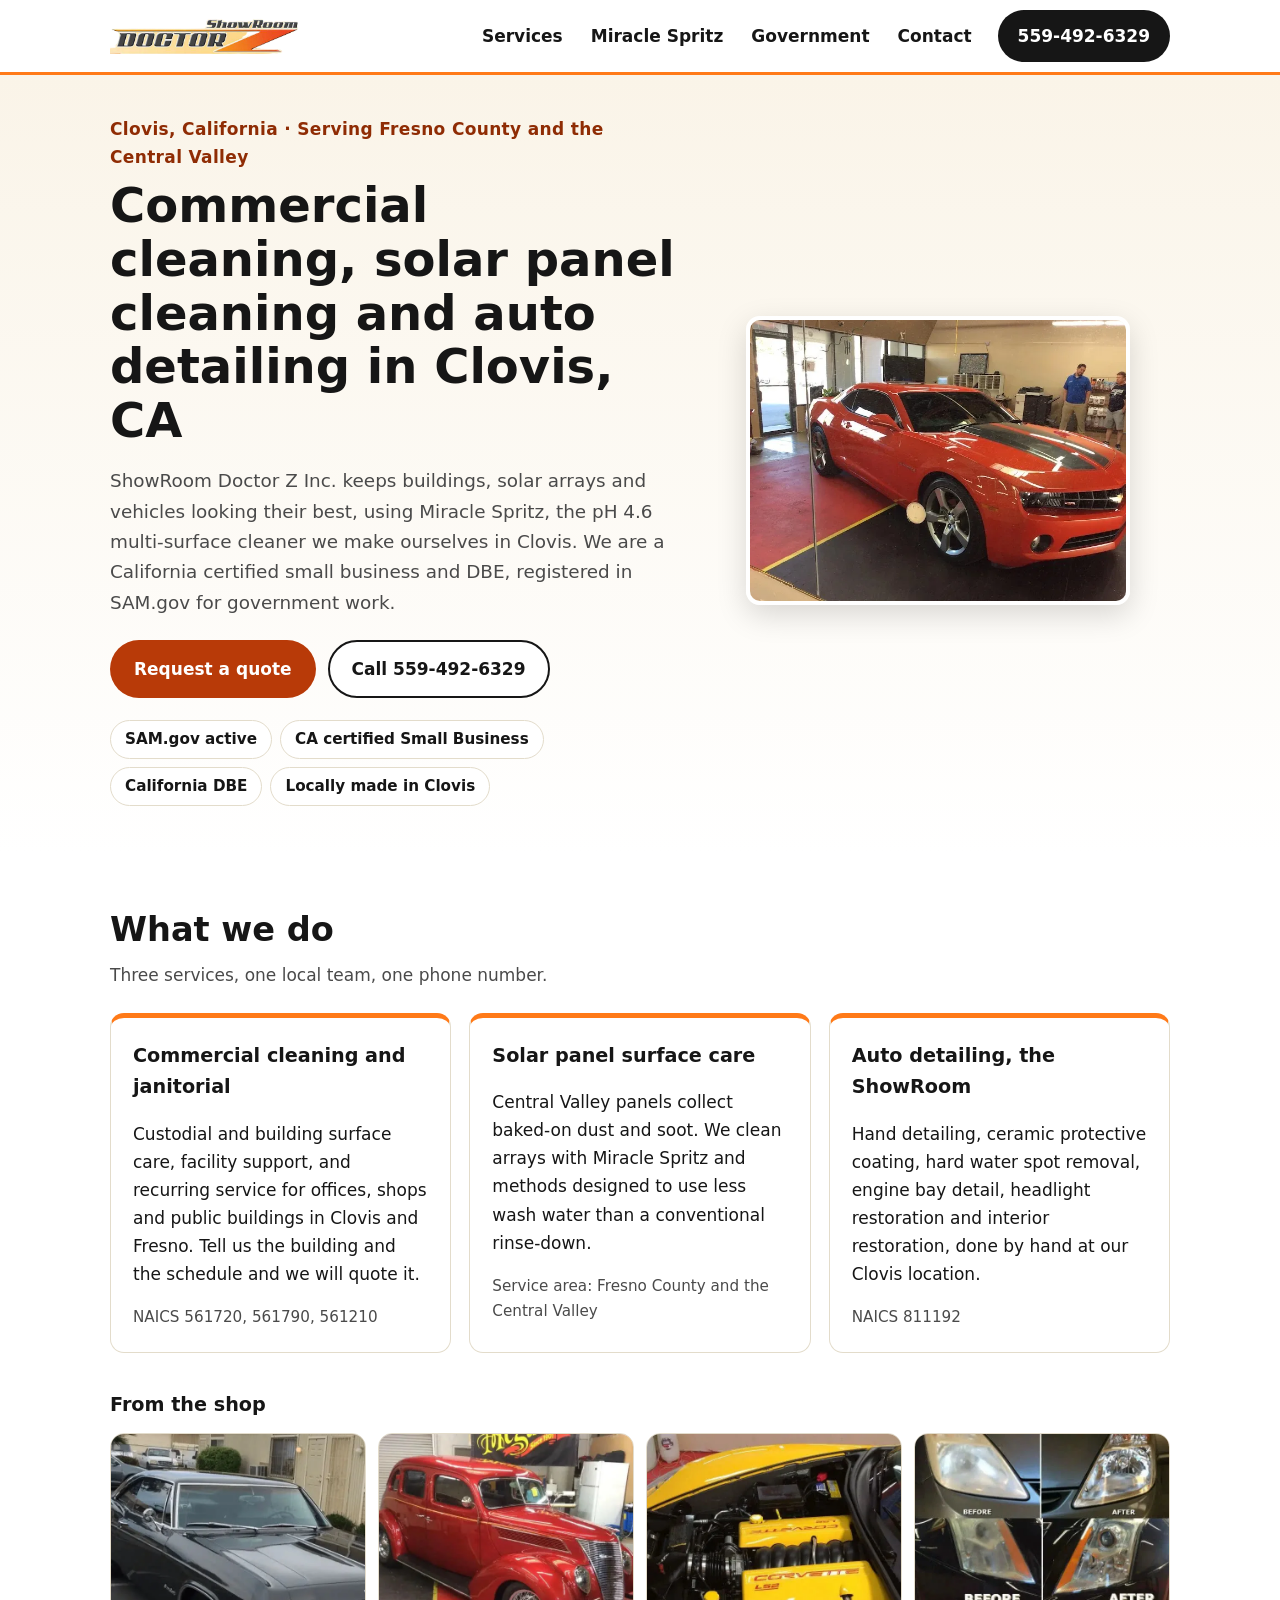
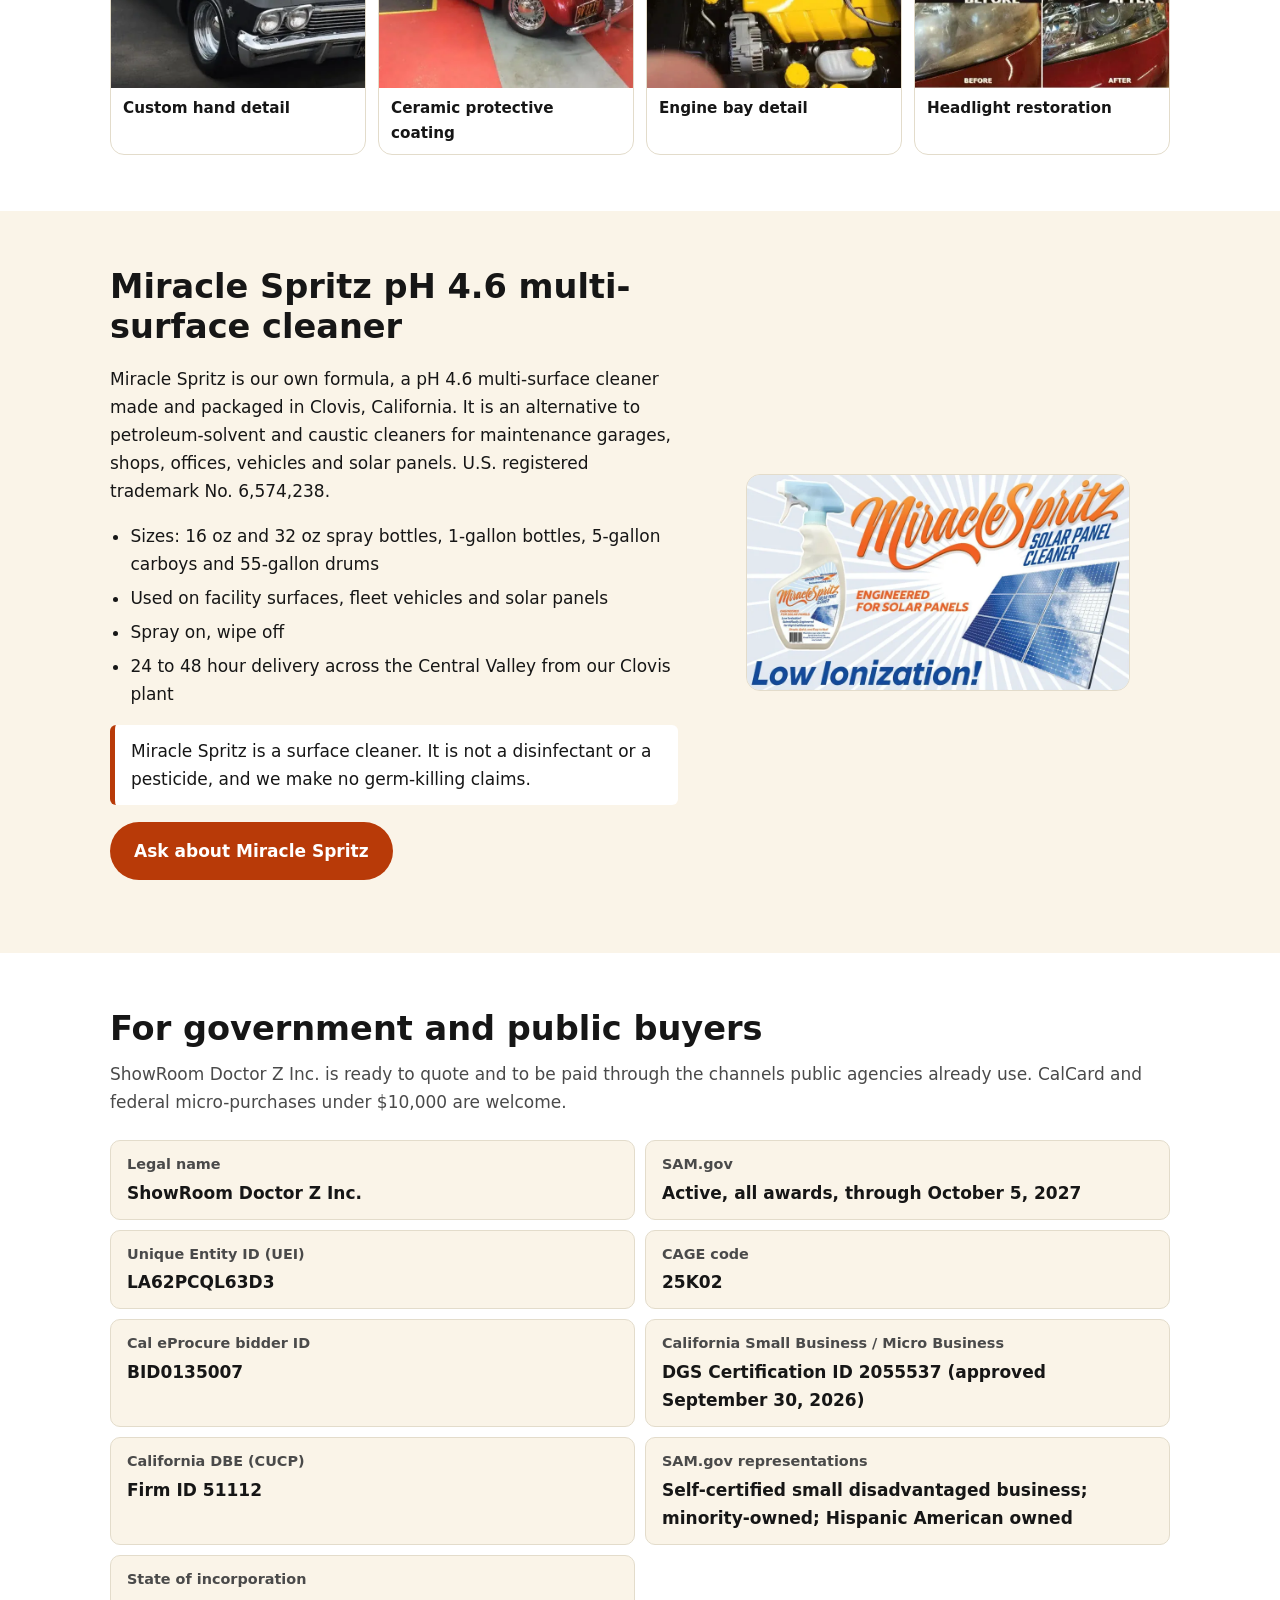
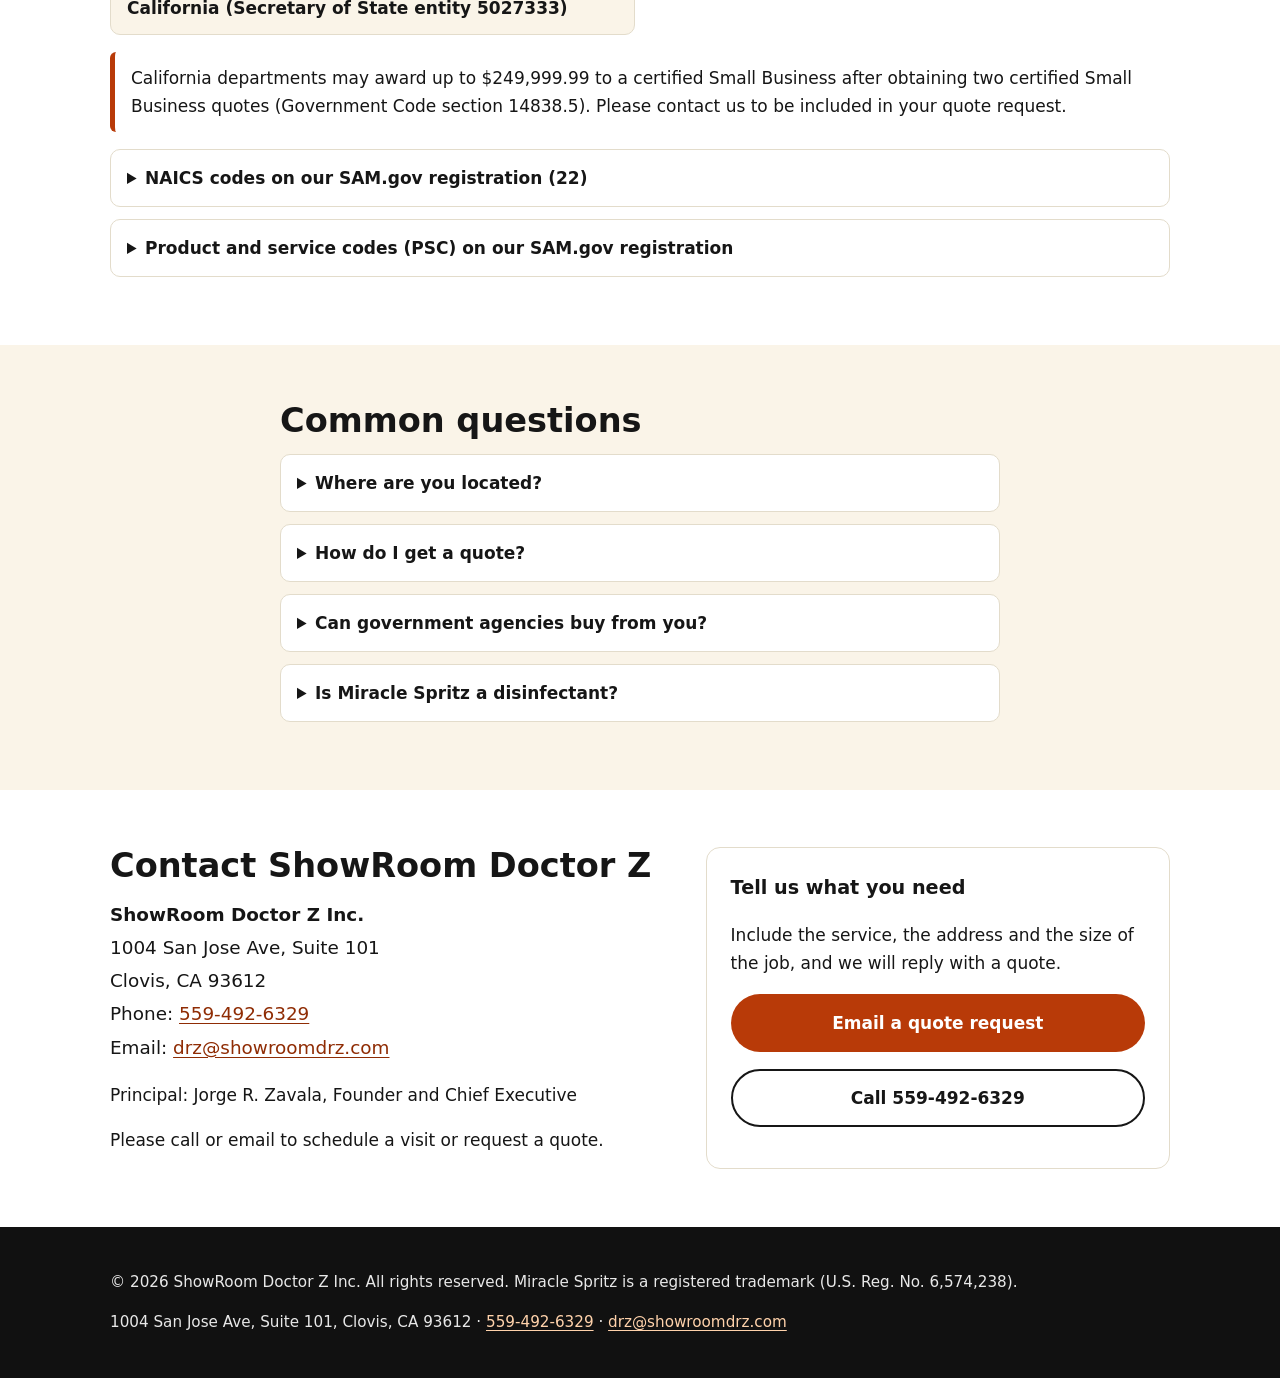
==== index.html @ 872bb079 "ShowRoom Doctor Z Inc. static landing site" ====
<!DOCTYPE html>
<html lang="en-US">
<head>
<meta charset="utf-8">
<meta name="viewport" content="width=device-width, initial-scale=1">
<title>ShowRoom Doctor Z | Commercial Cleaning, Solar Panel Cleaning &amp; Auto Detailing in Clovis, CA</title>
<meta name="description" content="ShowRoom Doctor Z Inc. in Clovis, CA: commercial cleaning and janitorial services, solar panel surface care, hand auto detailing and ceramic coating, and Miracle Spritz pH 4.6 multi-surface cleaner. California certified small business and DBE. Call 559-492-6329.">
<link rel="canonical" href="https://showroomdrz.com/">
<meta name="robots" content="index, follow, max-image-preview:large">
<meta name="theme-color" content="#111111">
<meta name="geo.region" content="US-CA">
<meta name="geo.placename" content="Clovis">
<meta property="og:type" content="website">
<meta property="og:site_name" content="ShowRoom Doctor Z">
<meta property="og:title" content="ShowRoom Doctor Z | Commercial Cleaning, Solar Panel Cleaning &amp; Auto Detailing in Clovis, CA">
<meta property="og:description" content="Commercial cleaning, solar panel surface care, hand auto detailing and Miracle Spritz pH 4.6 cleaner. Clovis and Fresno, California.">
<meta property="og:url" content="https://showroomdrz.com/">
<meta property="og:image" content="https://showroomdrz.com/images/og-image.jpg">
<meta property="og:image:width" content="1200">
<meta property="og:image:height" content="630">
<meta property="og:image:alt" content="ShowRoom Doctor Z logo with the text Commercial cleaning, solar panel cleaning and auto detailing, Clovis, California">
<meta property="og:locale" content="en_US">
<meta name="twitter:card" content="summary_large_image">
<meta name="twitter:title" content="ShowRoom Doctor Z | Clovis, CA">
<meta name="twitter:description" content="Commercial cleaning, solar panel surface care, auto detailing and Miracle Spritz pH 4.6 cleaner.">
<meta name="twitter:image" content="https://showroomdrz.com/images/og-image.jpg">
<link rel="icon" href="favicon.ico" sizes="any">
<link rel="icon" type="image/png" sizes="32x32" href="favicon-32.png">
<link rel="icon" type="image/png" sizes="192x192" href="favicon-192.png">
<link rel="apple-touch-icon" href="apple-touch-icon.png">
<link rel="stylesheet" href="styles.css">
<script type="application/ld+json">
{
 "@context": "https://schema.org",
 "@graph": [
  {
   "@type": [
    "LocalBusiness",
    "ProfessionalService"
   ],
   "@id": "https://showroomdrz.com/#business",
   "name": "ShowRoom Doctor Z",
   "legalName": "ShowRoom Doctor Z Inc.",
   "url": "https://showroomdrz.com/",
   "image": "https://showroomdrz.com/images/og-image.jpg",
   "logo": "https://showroomdrz.com/images/showroom-doctor-z-logo.png",
   "description": "Clovis, California commercial cleaning and janitorial services, solar panel surface care, auto detailing, and maker of Miracle Spritz pH 4.6 multi-surface cleaner. California certified small business and DBE; SAM.gov registered.",
   "telephone": "+1-559-492-6329",
   "email": "drz@showroomdrz.com",
   "priceRange": "Quote on request",
   "address": {
    "@type": "PostalAddress",
    "streetAddress": "1004 San Jose Ave, Suite 101",
    "addressLocality": "Clovis",
    "addressRegion": "CA",
    "postalCode": "93612",
    "addressCountry": "US"
   },
   "areaServed": [
    {
     "@type": "City",
     "name": "Clovis"
    },
    {
     "@type": "City",
     "name": "Fresno"
    },
    {
     "@type": "AdministrativeArea",
     "name": "Fresno County, California"
    },
    {
     "@type": "AdministrativeArea",
     "name": "California Central Valley"
    }
   ],
   "foundingDate": "2022-04-27",
   "founder": {
    "@type": "Person",
    "name": "Jorge R. Zavala",
    "jobTitle": "Founder and Chief Executive"
   },
   "identifier": [
    {
     "@type": "PropertyValue",
     "name": "SAM.gov Unique Entity ID",
     "value": "LA62PCQL63D3"
    },
    {
     "@type": "PropertyValue",
     "name": "CAGE Code",
     "value": "25K02"
    },
    {
     "@type": "PropertyValue",
     "name": "Cal eProcure Bidder ID",
     "value": "BID0135007"
    },
    {
     "@type": "PropertyValue",
     "name": "California DGS Small Business/Micro Business Certification ID",
     "value": "2055537"
    },
    {
     "@type": "PropertyValue",
     "name": "California DBE (CUCP) Firm ID",
     "value": "51112"
    }
   ],
   "knowsAbout": [
    "Commercial cleaning",
    "Janitorial services",
    "Solar panel cleaning",
    "Auto detailing",
    "Ceramic coating",
    "Surface care chemistry"
   ],
   "brand": {
    "@type": "Brand",
    "name": "Miracle Spritz"
   },
   "hasOfferCatalog": {
    "@type": "OfferCatalog",
    "name": "ShowRoom Doctor Z services and products",
    "itemListElement": [
     {
      "@type": "Offer",
      "itemOffered": {
       "@type": "Service",
       "name": "Commercial cleaning and janitorial services",
       "areaServed": "Clovis and Fresno, California"
      }
     },
     {
      "@type": "Offer",
      "itemOffered": {
       "@type": "Service",
       "name": "Solar panel surface care",
       "areaServed": "California Central Valley"
      }
     },
     {
      "@type": "Offer",
      "itemOffered": {
       "@type": "Service",
       "name": "Auto detailing, ceramic coating and hard water removal",
       "areaServed": "Clovis and Fresno, California"
      }
     },
     {
      "@type": "Offer",
      "itemOffered": {
       "@type": "Product",
       "name": "Miracle Spritz pH 4.6 Multi-Surface Cleaner",
       "brand": {
        "@type": "Brand",
        "name": "Miracle Spritz"
       }
      }
     }
    ]
   }
  },
  {
   "@type": "WebSite",
   "@id": "https://showroomdrz.com/#website",
   "url": "https://showroomdrz.com/",
   "name": "ShowRoom Doctor Z",
   "publisher": {
    "@id": "https://showroomdrz.com/#business"
   },
   "inLanguage": "en-US"
  },
  {
   "@type": "WebPage",
   "@id": "https://showroomdrz.com/#webpage",
   "url": "https://showroomdrz.com/",
   "name": "ShowRoom Doctor Z | Commercial Cleaning, Solar Panel Cleaning and Auto Detailing in Clovis, CA",
   "isPartOf": {
    "@id": "https://showroomdrz.com/#website"
   },
   "about": {
    "@id": "https://showroomdrz.com/#business"
   },
   "inLanguage": "en-US"
  },
  {
   "@type": "FAQPage",
   "mainEntity": [
    {
     "@type": "Question",
     "name": "Where is ShowRoom Doctor Z located?",
     "acceptedAnswer": {
      "@type": "Answer",
      "text": "ShowRoom Doctor Z Inc. is at 1004 San Jose Ave, Suite 101, Clovis, California 93612. We serve Clovis, Fresno and the California Central Valley."
     }
    },
    {
     "@type": "Question",
     "name": "Is ShowRoom Doctor Z registered to do business with government agencies?",
     "acceptedAnswer": {
      "@type": "Answer",
      "text": "Yes. ShowRoom Doctor Z Inc. has an active SAM.gov registration for all awards (UEI LA62PCQL63D3, CAGE 25K02), is a California DGS certified Small Business/Micro Business (ID 2055537), and a California DBE (Firm ID 51112)."
     }
    },
    {
     "@type": "Question",
     "name": "How do I request a quote?",
     "acceptedAnswer": {
      "@type": "Answer",
      "text": "Call 559-492-6329 or email drz@showroomdrz.com with the service you need, the address and the size of the space or vehicle."
     }
    }
   ]
  }
 ]
}
</script>
</head>
<body>
<a class="skip" href="#main">Skip to main content</a>
<header class="site-header">
 <div class="wrap bar">
  <a class="brand" href="#top" aria-label="ShowRoom Doctor Z, home"><img src="images/showroom-doctor-z-logo.png" width="300" height="55" alt="ShowRoom Doctor Z"></a>
  <nav aria-label="Main">
   <ul>
    <li><a href="#services">Services</a></li>
    <li><a href="#miracle-spritz">Miracle Spritz</a></li>
    <li><a href="#government">Government</a></li>
    <li><a href="#contact">Contact</a></li>
   </ul>
  </nav>
  <a class="btn btn-call" href="tel:+15594926329"><span class="sr">Call </span>559-492-6329</a>
 </div>
</header>

<main id="main">
<section class="hero" id="top" aria-labelledby="h1">
 <div class="wrap hero-grid">
  <div>
   <p class="eyebrow">Clovis, California &middot; Serving Fresno County and the Central Valley</p>
   <h1 id="h1">Commercial cleaning, solar panel cleaning and auto detailing in Clovis, CA</h1>
   <p class="lead">ShowRoom Doctor Z Inc. keeps buildings, solar arrays and vehicles looking their best, using Miracle Spritz, the pH 4.6 multi-surface cleaner we make ourselves in Clovis. We are a California certified small business and DBE, registered in SAM.gov for government work.</p>
   <p class="cta">
    <a class="btn btn-primary" href="mailto:drz@showroomdrz.com?subject=Quote%20request%20from%20showroomdrz.com">Request a quote</a>
    <a class="btn btn-secondary" href="tel:+15594926329">Call 559-492-6329</a>
   </p>
   <ul class="chips" aria-label="Credentials">
    <li>SAM.gov active</li><li>CA certified Small Business</li><li>California DBE</li><li>Locally made in Clovis</li>
   </ul>
  </div>
  <figure class="hero-fig">
   <img src="images/showroom-bay.webp" width="680" height="508" alt="A detailed orange sports car on the red-and-yellow floor of the ShowRoom Doctor Z bay in Clovis" fetchpriority="high">
  </figure>
 </div>
</section>

<section id="services" class="section" aria-labelledby="h-services">
 <div class="wrap">
  <h2 id="h-services">What we do</h2>
  <p class="sub">Three services, one local team, one phone number.</p>
  <div class="cards">
   <article class="card">
    <h3>Commercial cleaning and janitorial</h3>
    <p>Custodial and building surface care, facility support, and recurring service for offices, shops and public buildings in Clovis and Fresno. Tell us the building and the schedule and we will quote it.</p>
    <p class="meta">NAICS 561720, 561790, 561210</p>
   </article>
   <article class="card">
    <h3>Solar panel surface care</h3>
    <p>Central Valley panels collect baked-on dust and soot. We clean arrays with Miracle Spritz and methods designed to use less wash water than a conventional rinse-down.</p>
    <p class="meta">Service area: Fresno County and the Central Valley</p>
   </article>
   <article class="card">
    <h3>Auto detailing, the ShowRoom</h3>
    <p>Hand detailing, ceramic protective coating, hard water spot removal, engine bay detail, headlight restoration and interior restoration, done by hand at our Clovis location.</p>
    <p class="meta">NAICS 811192</p>
   </article>
  </div>

  <h3 class="gallery-h">From the shop</h3>
  <ul class="gallery">
   <li><img loading="lazy" src="images/hand-detail.webp" width="600" height="600" alt="Black classic car after a custom hand detail"><span>Custom hand detail</span></li>
   <li><img loading="lazy" src="images/ceramic-coating.webp" width="600" height="600" alt="Red vintage sedan with a glossy ceramic protective coating"><span>Ceramic protective coating</span></li>
   <li><img loading="lazy" src="images/engine-detail.webp" width="600" height="600" alt="Clean yellow engine cover of a sports car after engine bay detail"><span>Engine bay detail</span></li>
   <li><img loading="lazy" src="images/headlight-restoration.webp" width="600" height="600" alt="Before and after photos of restored foggy headlights"><span>Headlight restoration</span></li>
  </ul>
 </div>
</section>

<section id="miracle-spritz" class="section alt" aria-labelledby="h-ms">
 <div class="wrap two">
  <div>
   <h2 id="h-ms">Miracle Spritz pH 4.6 multi-surface cleaner</h2>
   <p>Miracle Spritz is our own formula, a pH 4.6 multi-surface cleaner made and packaged in Clovis, California. It is an alternative to petroleum-solvent and caustic cleaners for maintenance garages, shops, offices, vehicles and solar panels. U.S. registered trademark No. 6,574,238.</p>
   <ul class="ticks">
    <li>Sizes: 16 oz and 32 oz spray bottles, 1-gallon bottles, 5-gallon carboys and 55-gallon drums</li>
    <li>Used on facility surfaces, fleet vehicles and solar panels</li>
    <li>Spray on, wipe off</li>
    <li>24 to 48 hour delivery across the Central Valley from our Clovis plant</li>
   </ul>
   <p class="note">Miracle Spritz is a surface cleaner. It is not a disinfectant or a pesticide, and we make no germ-killing claims.</p>
   <p><a class="btn btn-primary" href="mailto:drz@showroomdrz.com?subject=Miracle%20Spritz%20order%20or%20pricing">Ask about Miracle Spritz</a></p>
  </div>
  <figure>
   <img loading="lazy" src="images/miracle-spritz-solar-panel-cleaner.webp" width="900" height="506" alt="Miracle Spritz Solar Panel Cleaner spray bottle next to a solar panel">
  </figure>
 </div>
</section>

<section id="government" class="section" aria-labelledby="h-gov">
 <div class="wrap">
  <h2 id="h-gov">For government and public buyers</h2>
  <p class="sub">ShowRoom Doctor Z Inc. is ready to quote and to be paid through the channels public agencies already use. CalCard and federal micro-purchases under $10,000 are welcome.</p>
  <div class="ids">
   <dl>
    <div><dt>Legal name</dt><dd>ShowRoom Doctor Z Inc.</dd></div>
    <div><dt>SAM.gov</dt><dd>Active, all awards, through October 5, 2027</dd></div>
    <div><dt>Unique Entity ID (UEI)</dt><dd>LA62PCQL63D3</dd></div>
    <div><dt>CAGE code</dt><dd>25K02</dd></div>
    <div><dt>Cal eProcure bidder ID</dt><dd>BID0135007</dd></div>
    <div><dt>California Small Business / Micro Business</dt><dd>DGS Certification ID 2055537 (approved September 30, 2026)</dd></div>
    <div><dt>California DBE (CUCP)</dt><dd>Firm ID 51112</dd></div>
    <div><dt>SAM.gov representations</dt><dd>Self-certified small disadvantaged business; minority-owned; Hispanic American owned</dd></div>
    <div><dt>State of incorporation</dt><dd>California (Secretary of State entity 5027333)</dd></div>
   </dl>
  </div>
  <p class="note">California departments may award up to $249,999.99 to a certified Small Business after obtaining two certified Small Business quotes (Government Code section 14838.5). Please contact us to be included in your quote request.</p>

  <details class="codes">
   <summary>NAICS codes on our SAM.gov registration (22)</summary>
   <table>
    <caption>NAICS codes</caption>
    <thead><tr><th scope="col">Code</th><th scope="col">Industry</th></tr></thead>
    <tbody>
<tr><th scope="row">325611</th><td>Soap and Other Detergent Manufacturing <strong>(primary)</strong></td></tr>
<tr><th scope="row">325612</th><td>Polish and Other Sanitation Good Manufacturing</td></tr>
<tr><th scope="row">325998</th><td>All Other Miscellaneous Chemical Product and Preparation Manufacturing</td></tr>
<tr><th scope="row">424690</th><td>Other Chemical and Allied Products Merchant Wholesalers</td></tr>
<tr><th scope="row">423850</th><td>Service Establishment Equipment and Supplies Merchant Wholesalers</td></tr>
<tr><th scope="row">561720</th><td>Janitorial Services</td></tr>
<tr><th scope="row">561790</th><td>Other Services to Buildings and Dwellings</td></tr>
<tr><th scope="row">561210</th><td>Facilities Support Services</td></tr>
<tr><th scope="row">561990</th><td>All Other Support Services</td></tr>
<tr><th scope="row">811192</th><td>Car Washes</td></tr>
<tr><th scope="row">541330</th><td>Engineering Services</td></tr>
<tr><th scope="row">541715</th><td>Research and Development in the Physical, Engineering, and Life Sciences (except Nanotechnology and Biotechnology)</td></tr>
<tr><th scope="row">541620</th><td>Environmental Consulting Services</td></tr>
<tr><th scope="row">541690</th><td>Other Scientific and Technical Consulting Services</td></tr>
<tr><th scope="row">541611</th><td>Administrative Management and General Management Consulting Services</td></tr>
<tr><th scope="row">541511</th><td>Custom Computer Programming Services</td></tr>
<tr><th scope="row">541512</th><td>Computer Systems Design Services</td></tr>
<tr><th scope="row">541513</th><td>Computer Facilities Management Services</td></tr>
<tr><th scope="row">541519</th><td>Other Computer Related Services</td></tr>
<tr><th scope="row">513210</th><td>Software Publishers</td></tr>
<tr><th scope="row">518210</th><td>Computing Infrastructure Providers, Data Processing, Web Hosting, and Related Services</td></tr>
<tr><th scope="row">334118</th><td>Computer Terminal and Other Computer Peripheral Equipment Manufacturing</td></tr>
    </tbody>
   </table>
  </details>
  <details class="codes">
   <summary>Product and service codes (PSC) on our SAM.gov registration</summary>
   <table>
    <caption>PSC codes</caption>
    <thead><tr><th scope="col">Code</th><th scope="col">Title</th></tr></thead>
    <tbody>
<tr><th scope="row">6810</th><td>Chemicals</td></tr>
<tr><th scope="row">6850</th><td>Miscellaneous Chemical Specialties</td></tr>
<tr><th scope="row">7930</th><td>Cleaning and Polishing Compounds and Preparations</td></tr>
<tr><th scope="row">S201</th><td>Housekeeping: Custodial Janitorial</td></tr>
<tr><th scope="row">S299</th><td>Housekeeping: Other</td></tr>
<tr><th scope="row">B544</th><td>Special Studies/Analysis: Technology</td></tr>
<tr><th scope="row">R408</th><td>Support, Professional: Program Management/Support</td></tr>
<tr><th scope="row">R425</th><td>Support, Professional: Engineering/Technical</td></tr>
<tr><th scope="row">R499</th><td>Support, Professional: Other</td></tr>
    </tbody>
   </table>
  </details>
 </div>
</section>

<section id="faq" class="section alt" aria-labelledby="h-faq">
 <div class="wrap narrow">
  <h2 id="h-faq">Common questions</h2>
  <details><summary>Where are you located?</summary><p>1004 San Jose Ave, Suite 101, Clovis, California 93612. We serve Clovis, Fresno and the California Central Valley.</p></details>
  <details><summary>How do I get a quote?</summary><p>Call 559-492-6329 or email drz@showroomdrz.com with the service you need, the address, and the size of the space, array or vehicle.</p></details>
  <details><summary>Can government agencies buy from you?</summary><p>Yes. We are active in SAM.gov for all awards and are a California certified Small Business and DBE. Our identifiers are listed above.</p></details>
  <details><summary>Is Miracle Spritz a disinfectant?</summary><p>No. Miracle Spritz is a pH 4.6 multi-surface cleaner. It is not a disinfectant or a pesticide, and we make no germ-killing claims.</p></details>
 </div>
</section>

<section id="contact" class="section contact" aria-labelledby="h-contact">
 <div class="wrap two">
  <div>
   <h2 id="h-contact">Contact ShowRoom Doctor Z</h2>
   <address>
    <strong>ShowRoom Doctor Z Inc.</strong><br>
    1004 San Jose Ave, Suite 101<br>
    Clovis, CA 93612<br>
    Phone: <a href="tel:+15594926329">559-492-6329</a><br>
    Email: <a href="mailto:drz@showroomdrz.com">drz@showroomdrz.com</a>
   </address>
   <p>Principal: Jorge R. Zavala, Founder and Chief Executive</p>
   <p>Please call or email to schedule a visit or request a quote.</p>
  </div>
  <div class="cta-box">
   <h3>Tell us what you need</h3>
   <p>Include the service, the address and the size of the job, and we will reply with a quote.</p>
   <p><a class="btn btn-primary" href="mailto:drz@showroomdrz.com?subject=Quote%20request%20from%20showroomdrz.com&amp;body=Service%20needed%3A%0AAddress%3A%0ASize%20of%20space%2C%20array%20or%20vehicle%3A%0APreferred%20date%3A%0AYour%20name%20and%20phone%3A">Email a quote request</a></p>
   <p><a class="btn btn-secondary" href="tel:+15594926329">Call 559-492-6329</a></p>
  </div>
 </div>
</section>
</main>

<footer class="site-footer">
 <div class="wrap">
  <p>&copy; 2026 ShowRoom Doctor Z Inc. All rights reserved. Miracle Spritz is a registered trademark (U.S. Reg. No. 6,574,238).</p>
  <p>1004 San Jose Ave, Suite 101, Clovis, CA 93612 &middot; <a href="tel:+15594926329">559-492-6329</a> &middot; <a href="mailto:drz@showroomdrz.com">drz@showroomdrz.com</a></p>
 </div>
</footer>
</body>
</html>
---- styles.css ----
:root{--ink:#161616;--muted:#4a4a4a;--bg:#fff;--cream:#faf4e8;--orange:#b83a08;--orange-d:#8f2c04;--hot:#ff7a18;--line:#e3dccb;--r:14px}
*{box-sizing:border-box}
html{scroll-behavior:smooth;scroll-padding-top:84px}
@media (prefers-reduced-motion:reduce){html{scroll-behavior:auto}*{transition:none!important}}
body{margin:0;font:1.0625rem/1.65 system-ui,-apple-system,"Segoe UI",Roboto,Helvetica,Arial,sans-serif;color:var(--ink);background:var(--bg)}
img{max-width:100%;height:auto;display:block}
a{color:var(--orange-d);text-underline-offset:3px}
a:hover{color:#5c1b00}
:focus-visible{outline:3px solid #0b57d0;outline-offset:3px;border-radius:4px}
.sr{position:absolute;width:1px;height:1px;overflow:hidden;clip:rect(0 0 0 0);white-space:nowrap}
.skip{position:absolute;left:-999px;top:8px;background:#000;color:#fff;padding:10px 16px;z-index:100;border-radius:6px}
.skip:focus{left:8px}
.wrap{max-width:1100px;margin:0 auto;padding:0 20px}
.narrow{max-width:760px}
.site-header{position:sticky;top:0;background:#fff;border-bottom:3px solid var(--hot);z-index:50}
.bar{display:flex;align-items:center;gap:14px;flex-wrap:wrap;padding-top:10px;padding-bottom:10px}
.brand img{width:190px;height:auto}
nav{margin-left:auto}
nav ul{list-style:none;margin:0;padding:0;display:flex;gap:4px;flex-wrap:wrap}
nav a{display:block;padding:10px 12px;color:var(--ink);text-decoration:none;font-weight:600;border-radius:8px;min-height:44px}
nav a:hover{background:var(--cream)}
.btn{display:inline-block;padding:13px 22px;border-radius:999px;font-weight:700;text-decoration:none;min-height:48px;border:2px solid transparent;text-align:center}
.btn-primary{background:var(--orange);color:#fff}
.btn-primary:hover{background:var(--orange-d);color:#fff}
.btn-secondary{background:#fff;color:var(--ink);border-color:var(--ink)}
.btn-secondary:hover{background:var(--ink);color:#fff}
.btn-call{background:var(--ink);color:#fff;padding:10px 18px}
.btn-call:hover{background:#000;color:#fff}
.hero{background:linear-gradient(180deg,var(--cream),#fff);padding:40px 0 48px}
.hero-grid{display:grid;gap:28px;align-items:center}
.eyebrow{color:var(--orange-d);font-weight:700;margin:0 0 8px;letter-spacing:.02em}
h1{font-size:clamp(1.9rem,5.5vw,3rem);line-height:1.12;margin:0 0 16px}
h2{font-size:clamp(1.55rem,4vw,2.1rem);line-height:1.2;margin:0 0 10px}
h3{font-size:1.2rem;margin:0 0 8px}
.lead{font-size:1.15rem;color:var(--muted)}
.cta{display:flex;gap:12px;flex-wrap:wrap;margin:22px 0}
.chips{list-style:none;padding:0;margin:0;display:flex;flex-wrap:wrap;gap:8px}
.chips li{background:#fff;border:1px solid var(--line);border-radius:999px;padding:6px 14px;font-size:.95rem;font-weight:600}
.hero-fig img{border-radius:var(--r);box-shadow:0 10px 30px rgba(0,0,0,.15);border:4px solid #fff}
.section{padding:56px 0}
.section.alt{background:var(--cream)}
.sub{color:var(--muted);margin:0 0 24px}
.cards{display:grid;gap:18px}
.card{background:#fff;border:1px solid var(--line);border-top:5px solid var(--hot);border-radius:var(--r);padding:22px}
.meta{color:var(--muted);font-size:.95rem;margin-bottom:0}
.gallery-h{margin-top:36px}
.gallery{list-style:none;padding:0;margin:12px 0 0;display:grid;grid-template-columns:repeat(2,1fr);gap:12px}
.gallery li{background:#fff;border:1px solid var(--line);border-radius:var(--r);overflow:hidden}
.gallery img{width:100%;aspect-ratio:1/1;object-fit:cover}
.gallery span{display:block;padding:8px 12px;font-weight:600;font-size:.95rem}
.two{display:grid;gap:28px;align-items:center}
.two img{border-radius:var(--r);border:1px solid var(--line);background:#fff}
.ticks{padding-left:1.2em}
.ticks li{margin:6px 0}
.note{background:#fff;border-left:5px solid var(--orange);padding:12px 16px;border-radius:6px}
.ids dl{margin:0;display:grid;gap:10px}
.ids dl div{background:var(--cream);border:1px solid var(--line);border-radius:10px;padding:12px 16px}
.ids dt{font-size:.9rem;color:var(--muted);font-weight:600}
.ids dd{margin:2px 0 0;font-weight:700;overflow-wrap:anywhere}
details{background:#fff;border:1px solid var(--line);border-radius:10px;padding:0 16px;margin:12px 0}
details summary{cursor:pointer;font-weight:700;padding:14px 0;min-height:44px}
details[open] summary{border-bottom:1px solid var(--line);margin-bottom:10px}
details p{margin:0 0 14px}
table{width:100%;border-collapse:collapse;margin-bottom:14px;font-size:.98rem}
caption{position:absolute;left:-999px}
th,td{text-align:left;padding:8px 10px;border-bottom:1px solid var(--line);vertical-align:top}
tbody th{white-space:nowrap;width:1%}
thead th{background:var(--cream)}
.contact address{font-style:normal;font-size:1.15rem;line-height:1.8;margin:12px 0}
.cta-box{background:#fff;border:1px solid var(--line);border-radius:var(--r);padding:24px}
.cta-box .btn{width:100%}
.site-footer{background:#111;color:#e8e8e8;padding:28px 0;font-size:.95rem}
.site-footer a{color:#ffd2ab}
@media (min-width:700px){
 .cards{grid-template-columns:repeat(3,1fr)}
 .gallery{grid-template-columns:repeat(4,1fr)}
 .ids dl{grid-template-columns:repeat(2,1fr)}
 .hero-grid,.two{grid-template-columns:1.1fr .9fr}
}
@media (max-width:640px){nav{order:3;width:100%;margin-left:0}nav ul{justify-content:space-between}.brand img{width:160px}}
@media print{.site-header,.cta,.btn{display:none}}
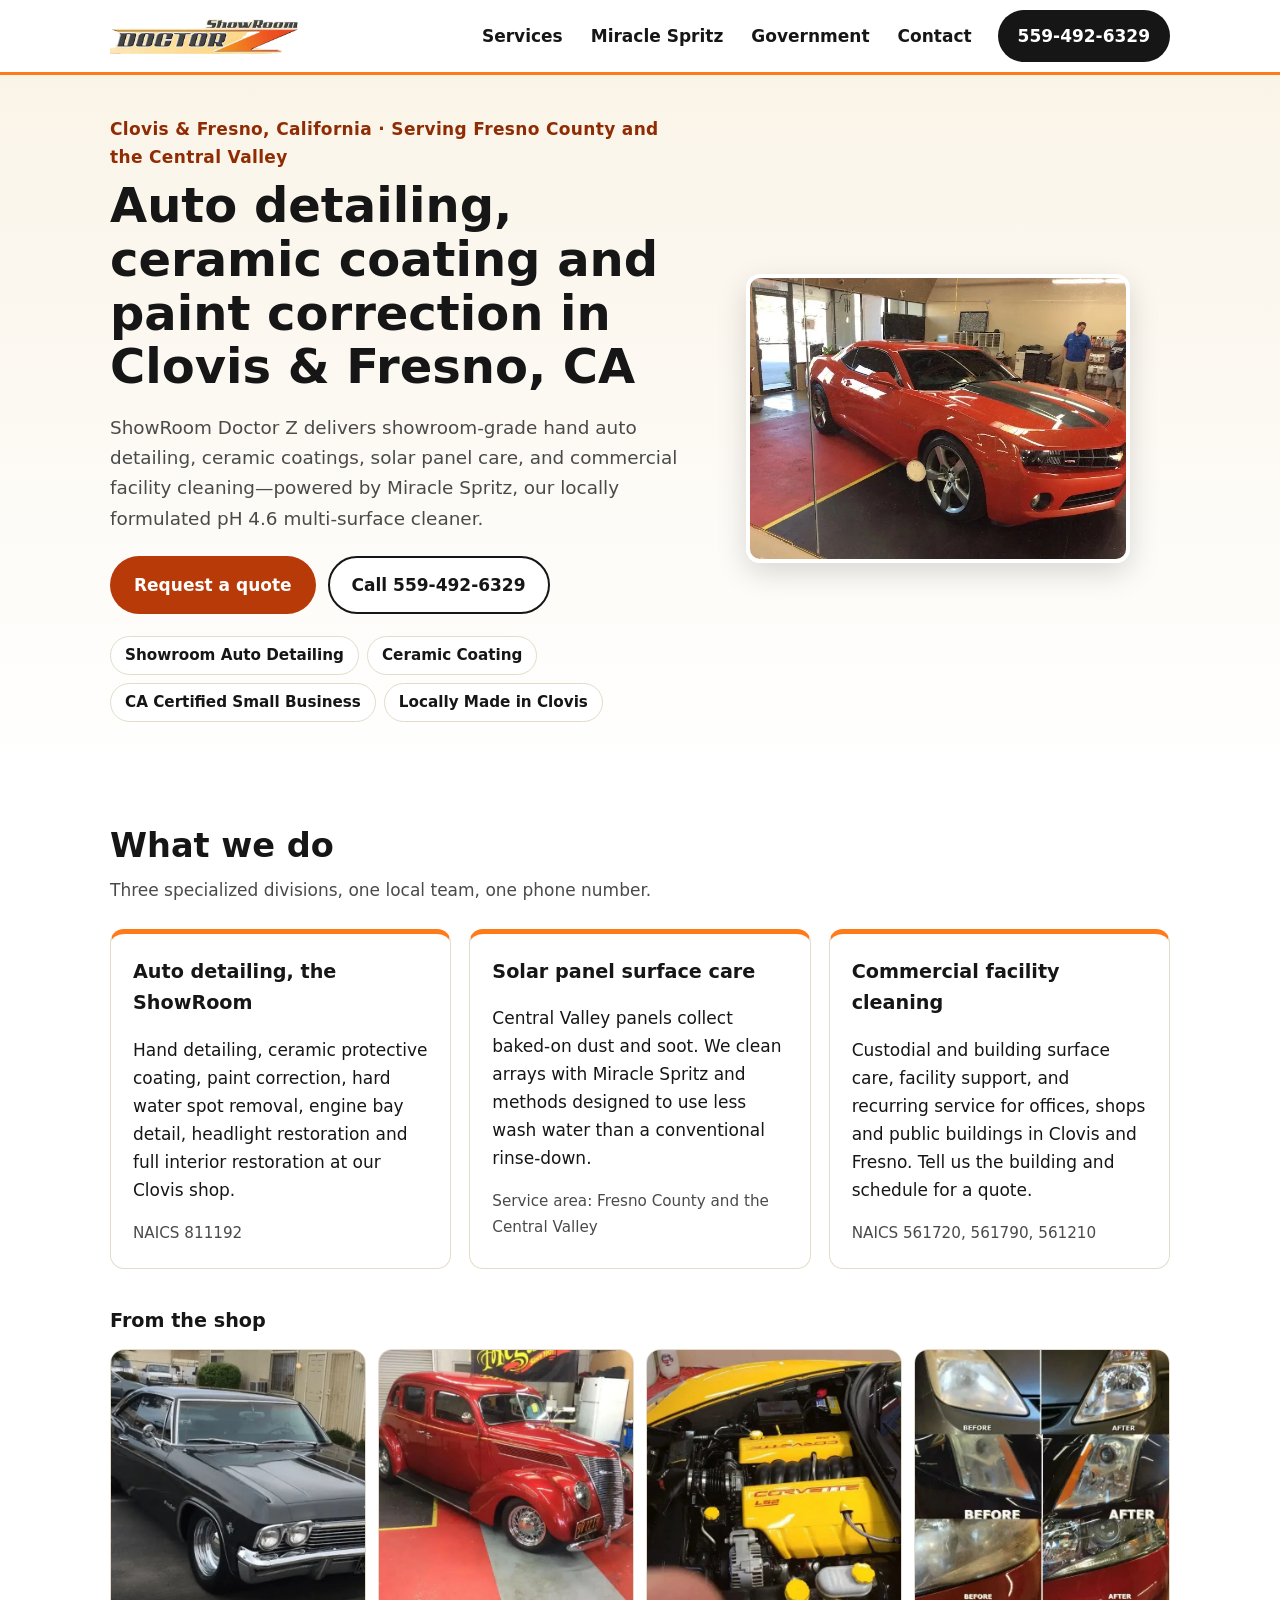
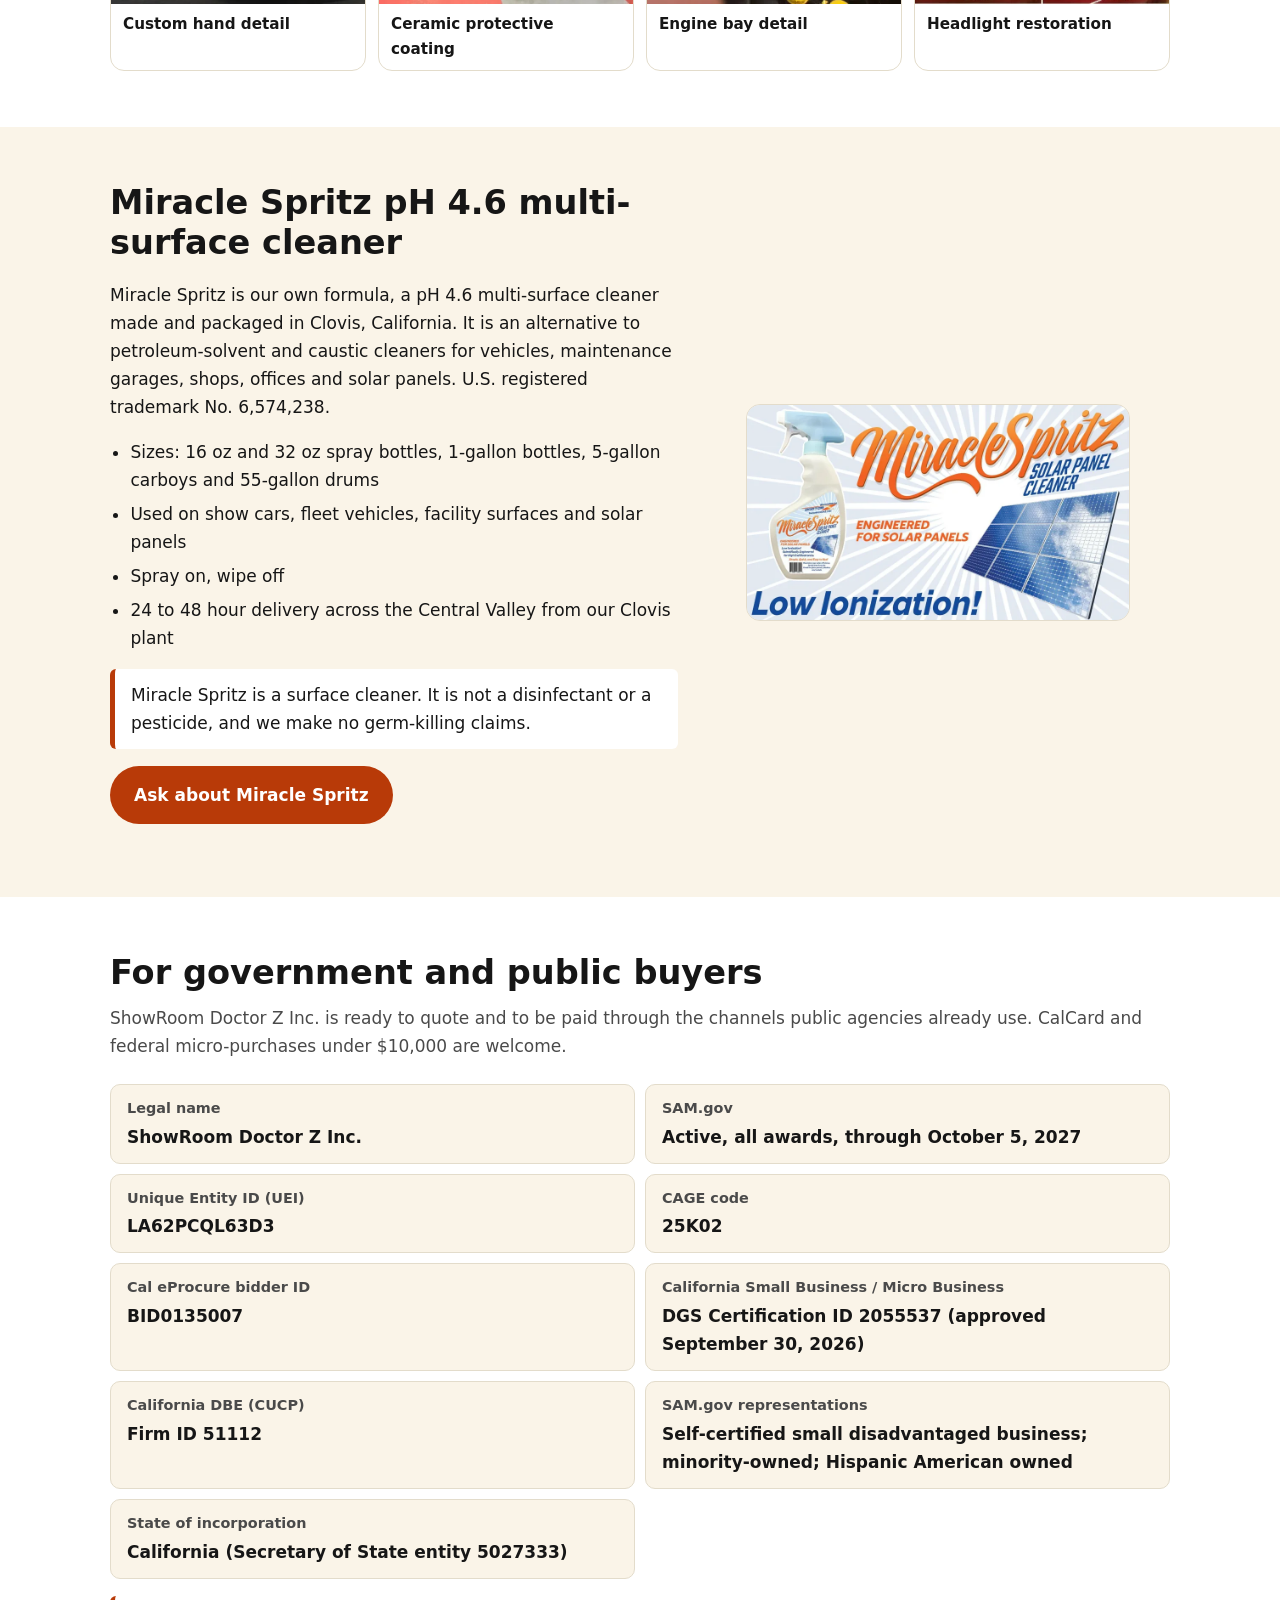
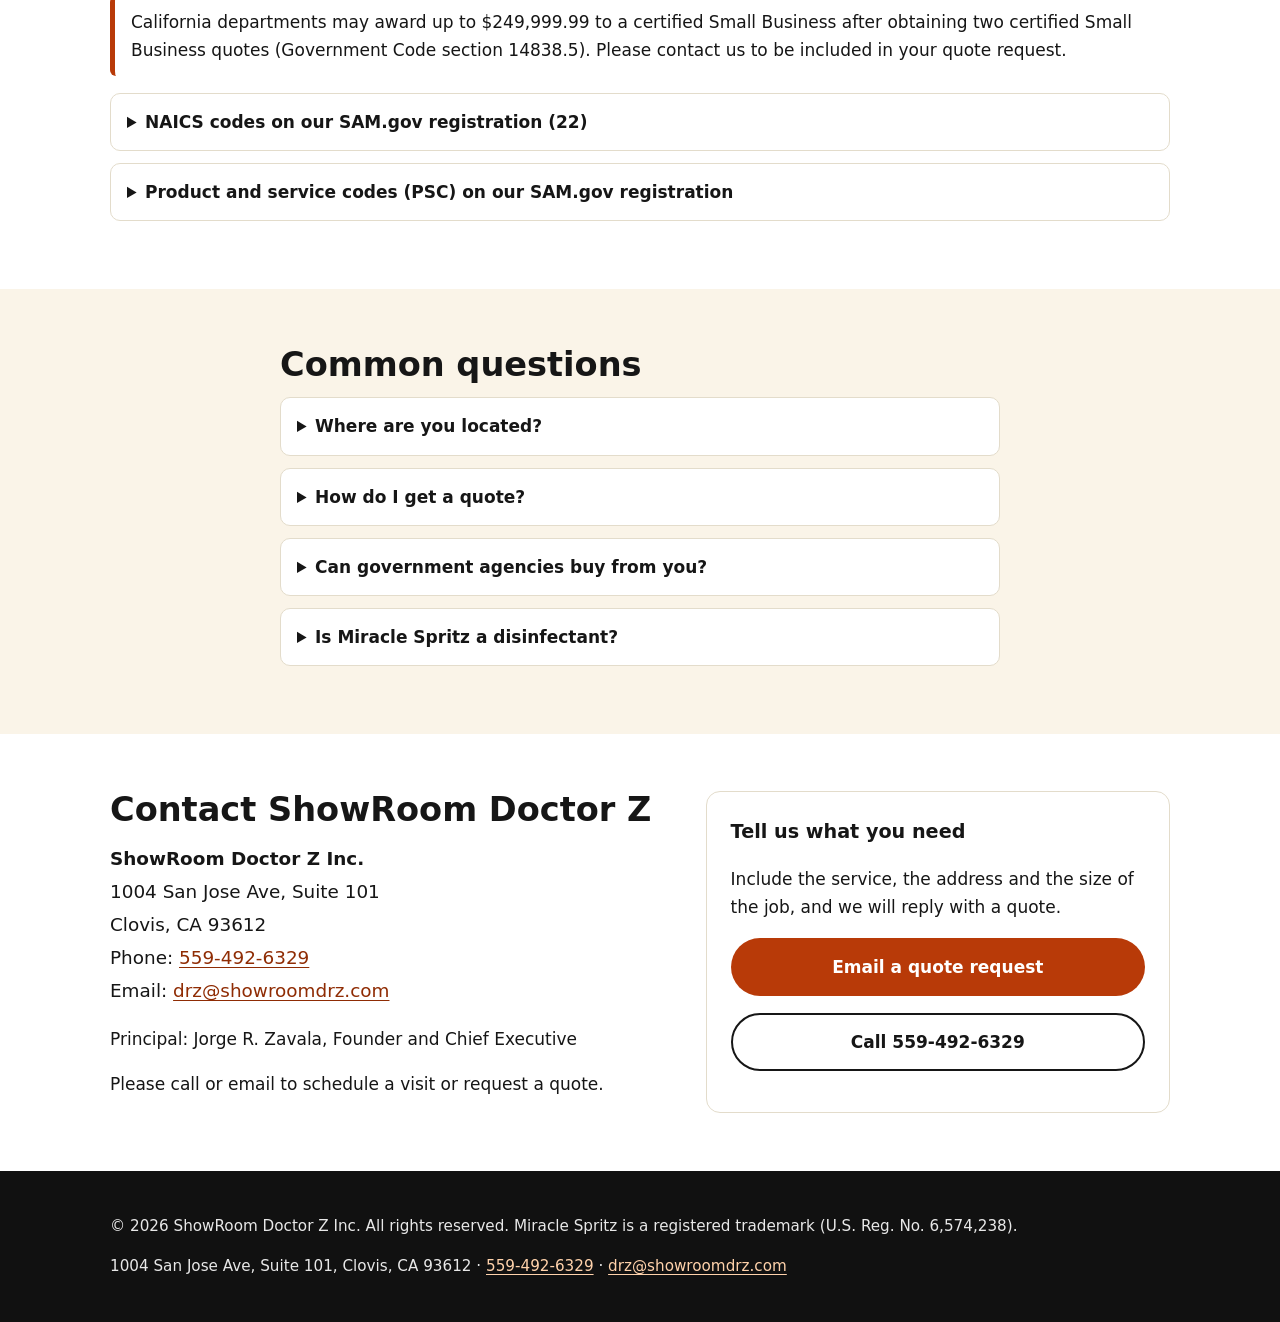
==== commit 76cf7537: "Update index.html to lead with Auto Detailing, Ceramic Coating & Paint Correction SEO metadata, Sche" ====
--- a/index.html
+++ b/index.html
@@ -3,8 +3,9 @@
 <head>
 <meta charset="utf-8">
 <meta name="viewport" content="width=device-width, initial-scale=1">
-<title>ShowRoom Doctor Z | Commercial Cleaning, Solar Panel Cleaning &amp; Auto Detailing in Clovis, CA</title>
-<meta name="description" content="ShowRoom Doctor Z Inc. in Clovis, CA: commercial cleaning and janitorial services, solar panel surface care, hand auto detailing and ceramic coating, and Miracle Spritz pH 4.6 multi-surface cleaner. California certified small business and DBE. Call 559-492-6329.">
+<title>ShowRoom Doctor Z | Auto Detailing, Ceramic Coating &amp; Paint Correction in Clovis &amp; Fresno, CA</title>
+<meta name="description" content="ShowRoom Doctor Z in Clovis &amp; Fresno, CA: hand auto detailing, ceramic coating, paint correction, interior restoration, solar panel care, and Miracle Spritz pH 4.6 surface cleaner. Call 559-492-6329.">
+<meta name="keywords" content="auto detailing Clovis CA, car detailing Fresno CA, ceramic coating Clovis, paint correction Fresno, interior car detailing, headlight restoration, engine bay detail, Miracle Spritz">
 <link rel="canonical" href="https://showroomdrz.com/">
 <meta name="robots" content="index, follow, max-image-preview:large">
 <meta name="theme-color" content="#111111">
@@ -12,17 +13,17 @@
 <meta name="geo.placename" content="Clovis">
 <meta property="og:type" content="website">
 <meta property="og:site_name" content="ShowRoom Doctor Z">
-<meta property="og:title" content="ShowRoom Doctor Z | Commercial Cleaning, Solar Panel Cleaning &amp; Auto Detailing in Clovis, CA">
-<meta property="og:description" content="Commercial cleaning, solar panel surface care, hand auto detailing and Miracle Spritz pH 4.6 cleaner. Clovis and Fresno, California.">
+<meta property="og:title" content="ShowRoom Doctor Z | Auto Detailing, Ceramic Coating &amp; Paint Correction in Clovis &amp; Fresno, CA">
+<meta property="og:description" content="Hand auto detailing, ceramic coating, paint correction, interior restoration, solar panel care, and Miracle Spritz pH 4.6 cleaner in Clovis and Fresno, CA.">
 <meta property="og:url" content="https://showroomdrz.com/">
 <meta property="og:image" content="https://showroomdrz.com/images/og-image.jpg">
 <meta property="og:image:width" content="1200">
 <meta property="og:image:height" content="630">
-<meta property="og:image:alt" content="ShowRoom Doctor Z logo with the text Commercial cleaning, solar panel cleaning and auto detailing, Clovis, California">
+<meta property="og:image:alt" content="ShowRoom Doctor Z logo - Auto detailing, ceramic coating and surface care in Clovis and Fresno, California">
 <meta property="og:locale" content="en_US">
 <meta name="twitter:card" content="summary_large_image">
-<meta name="twitter:title" content="ShowRoom Doctor Z | Clovis, CA">
-<meta name="twitter:description" content="Commercial cleaning, solar panel surface care, auto detailing and Miracle Spritz pH 4.6 cleaner.">
+<meta name="twitter:title" content="ShowRoom Doctor Z | Auto Detailing &amp; Ceramic Coating in Clovis &amp; Fresno, CA">
+<meta name="twitter:description" content="Hand auto detailing, ceramic coating, paint correction, solar panel care and Miracle Spritz pH 4.6 cleaner.">
 <meta name="twitter:image" content="https://showroomdrz.com/images/og-image.jpg">
 <link rel="icon" href="favicon.ico" sizes="any">
 <link rel="icon" type="image/png" sizes="32x32" href="favicon-32.png">
@@ -35,6 +36,7 @@
  "@graph": [
   {
    "@type": [
+    "AutoRepair",
     "LocalBusiness",
     "ProfessionalService"
    ],
@@ -44,7 +46,7 @@
    "url": "https://showroomdrz.com/",
    "image": "https://showroomdrz.com/images/og-image.jpg",
    "logo": "https://showroomdrz.com/images/showroom-doctor-z-logo.png",
-   "description": "Clovis, California commercial cleaning and janitorial services, solar panel surface care, auto detailing, and maker of Miracle Spritz pH 4.6 multi-surface cleaner. California certified small business and DBE; SAM.gov registered.",
+   "description": "Premier auto detailing, ceramic coating, paint correction, and interior restoration in Clovis and Fresno, CA. Also offering solar panel surface care, commercial facility cleaning, and Miracle Spritz pH 4.6 multi-surface cleaner.",
    "telephone": "+1-559-492-6329",
    "email": "drz@showroomdrz.com",
    "priceRange": "Quote on request",
@@ -108,11 +110,15 @@
     }
    ],
    "knowsAbout": [
-    "Commercial cleaning",
-    "Janitorial services",
-    "Solar panel cleaning",
     "Auto detailing",
     "Ceramic coating",
+    "Paint correction",
+    "Interior detailing",
+    "Headlight restoration",
+    "Hard water spot removal",
+    "Engine bay detailing",
+    "Solar panel cleaning",
+    "Commercial cleaning",
     "Surface care chemistry"
    ],
    "brand": {
@@ -127,7 +133,7 @@
       "@type": "Offer",
       "itemOffered": {
        "@type": "Service",
-       "name": "Commercial cleaning and janitorial services",
+       "name": "Auto detailing, ceramic coating, paint correction and interior restoration",
        "areaServed": "Clovis and Fresno, California"
       }
      },
@@ -143,7 +149,7 @@
       "@type": "Offer",
       "itemOffered": {
        "@type": "Service",
-       "name": "Auto detailing, ceramic coating and hard water removal",
+       "name": "Commercial facility cleaning and surface care",
        "areaServed": "Clovis and Fresno, California"
       }
      },
@@ -175,7 +181,7 @@
    "@type": "WebPage",
    "@id": "https://showroomdrz.com/#webpage",
    "url": "https://showroomdrz.com/",
-   "name": "ShowRoom Doctor Z | Commercial Cleaning, Solar Panel Cleaning and Auto Detailing in Clovis, CA",
+   "name": "ShowRoom Doctor Z | Auto Detailing, Ceramic Coating & Paint Correction in Clovis & Fresno, CA",
    "isPartOf": {
     "@id": "https://showroomdrz.com/#website"
    },
@@ -208,7 +214,7 @@
      "name": "How do I request a quote?",
      "acceptedAnswer": {
       "@type": "Answer",
-      "text": "Call 559-492-6329 or email drz@showroomdrz.com with the service you need, the address and the size of the space or vehicle."
+      "text": "Call 559-492-6329 or email drz@showroomdrz.com with the service you need, the address and the size of the vehicle, array or space."
      }
     }
    ]
@@ -238,15 +244,15 @@
 <section class="hero" id="top" aria-labelledby="h1">
  <div class="wrap hero-grid">
   <div>
-   <p class="eyebrow">Clovis, California &middot; Serving Fresno County and the Central Valley</p>
-   <h1 id="h1">Commercial cleaning, solar panel cleaning and auto detailing in Clovis, CA</h1>
-   <p class="lead">ShowRoom Doctor Z Inc. keeps buildings, solar arrays and vehicles looking their best, using Miracle Spritz, the pH 4.6 multi-surface cleaner we make ourselves in Clovis. We are a California certified small business and DBE, registered in SAM.gov for government work.</p>
+   <p class="eyebrow">Clovis &amp; Fresno, California &middot; Serving Fresno County and the Central Valley</p>
+   <h1 id="h1">Auto detailing, ceramic coating and paint correction in Clovis &amp; Fresno, CA</h1>
+   <p class="lead">ShowRoom Doctor Z delivers showroom-grade hand auto detailing, ceramic coatings, solar panel care, and commercial facility cleaning—powered by Miracle Spritz, our locally formulated pH 4.6 multi-surface cleaner.</p>
    <p class="cta">
     <a class="btn btn-primary" href="mailto:drz@showroomdrz.com?subject=Quote%20request%20from%20showroomdrz.com">Request a quote</a>
     <a class="btn btn-secondary" href="tel:+15594926329">Call 559-492-6329</a>
    </p>
    <ul class="chips" aria-label="Credentials">
-    <li>SAM.gov active</li><li>CA certified Small Business</li><li>California DBE</li><li>Locally made in Clovis</li>
+    <li>Showroom Auto Detailing</li><li>Ceramic Coating</li><li>CA Certified Small Business</li><li>Locally Made in Clovis</li>
    </ul>
   </div>
   <figure class="hero-fig">
@@ -258,12 +264,12 @@
 <section id="services" class="section" aria-labelledby="h-services">
  <div class="wrap">
   <h2 id="h-services">What we do</h2>
-  <p class="sub">Three services, one local team, one phone number.</p>
+  <p class="sub">Three specialized divisions, one local team, one phone number.</p>
   <div class="cards">
    <article class="card">
-    <h3>Commercial cleaning and janitorial</h3>
-    <p>Custodial and building surface care, facility support, and recurring service for offices, shops and public buildings in Clovis and Fresno. Tell us the building and the schedule and we will quote it.</p>
-    <p class="meta">NAICS 561720, 561790, 561210</p>
+    <h3>Auto detailing, the ShowRoom</h3>
+    <p>Hand detailing, ceramic protective coating, paint correction, hard water spot removal, engine bay detail, headlight restoration and full interior restoration at our Clovis shop.</p>
+    <p class="meta">NAICS 811192</p>
    </article>
    <article class="card">
     <h3>Solar panel surface care</h3>
@@ -271,9 +277,9 @@
     <p class="meta">Service area: Fresno County and the Central Valley</p>
    </article>
    <article class="card">
-    <h3>Auto detailing, the ShowRoom</h3>
-    <p>Hand detailing, ceramic protective coating, hard water spot removal, engine bay detail, headlight restoration and interior restoration, done by hand at our Clovis location.</p>
-    <p class="meta">NAICS 811192</p>
+    <h3>Commercial facility cleaning</h3>
+    <p>Custodial and building surface care, facility support, and recurring service for offices, shops and public buildings in Clovis and Fresno. Tell us the building and schedule for a quote.</p>
+    <p class="meta">NAICS 561720, 561790, 561210</p>
    </article>
   </div>
 
@@ -291,10 +297,10 @@
  <div class="wrap two">
   <div>
    <h2 id="h-ms">Miracle Spritz pH 4.6 multi-surface cleaner</h2>
-   <p>Miracle Spritz is our own formula, a pH 4.6 multi-surface cleaner made and packaged in Clovis, California. It is an alternative to petroleum-solvent and caustic cleaners for maintenance garages, shops, offices, vehicles and solar panels. U.S. registered trademark No. 6,574,238.</p>
+   <p>Miracle Spritz is our own formula, a pH 4.6 multi-surface cleaner made and packaged in Clovis, California. It is an alternative to petroleum-solvent and caustic cleaners for vehicles, maintenance garages, shops, offices and solar panels. U.S. registered trademark No. 6,574,238.</p>
    <ul class="ticks">
     <li>Sizes: 16 oz and 32 oz spray bottles, 1-gallon bottles, 5-gallon carboys and 55-gallon drums</li>
-    <li>Used on facility surfaces, fleet vehicles and solar panels</li>
+    <li>Used on show cars, fleet vehicles, facility surfaces and solar panels</li>
     <li>Spray on, wipe off</li>
     <li>24 to 48 hour delivery across the Central Valley from our Clovis plant</li>
    </ul>
@@ -337,11 +343,11 @@
 <tr><th scope="row">325998</th><td>All Other Miscellaneous Chemical Product and Preparation Manufacturing</td></tr>
 <tr><th scope="row">424690</th><td>Other Chemical and Allied Products Merchant Wholesalers</td></tr>
 <tr><th scope="row">423850</th><td>Service Establishment Equipment and Supplies Merchant Wholesalers</td></tr>
+<tr><th scope="row">811192</th><td>Car Washes</td></tr>
 <tr><th scope="row">561720</th><td>Janitorial Services</td></tr>
 <tr><th scope="row">561790</th><td>Other Services to Buildings and Dwellings</td></tr>
 <tr><th scope="row">561210</th><td>Facilities Support Services</td></tr>
 <tr><th scope="row">561990</th><td>All Other Support Services</td></tr>
-<tr><th scope="row">811192</th><td>Car Washes</td></tr>
 <tr><th scope="row">541330</th><td>Engineering Services</td></tr>
 <tr><th scope="row">541715</th><td>Research and Development in the Physical, Engineering, and Life Sciences (except Nanotechnology and Biotechnology)</td></tr>
 <tr><th scope="row">541620</th><td>Environmental Consulting Services</td></tr>
@@ -382,7 +388,7 @@
  <div class="wrap narrow">
   <h2 id="h-faq">Common questions</h2>
   <details><summary>Where are you located?</summary><p>1004 San Jose Ave, Suite 101, Clovis, California 93612. We serve Clovis, Fresno and the California Central Valley.</p></details>
-  <details><summary>How do I get a quote?</summary><p>Call 559-492-6329 or email drz@showroomdrz.com with the service you need, the address, and the size of the space, array or vehicle.</p></details>
+  <details><summary>How do I get a quote?</summary><p>Call 559-492-6329 or email drz@showroomdrz.com with the service you need, the address, and the size of the vehicle, array or space.</p></details>
   <details><summary>Can government agencies buy from you?</summary><p>Yes. We are active in SAM.gov for all awards and are a California certified Small Business and DBE. Our identifiers are listed above.</p></details>
   <details><summary>Is Miracle Spritz a disinfectant?</summary><p>No. Miracle Spritz is a pH 4.6 multi-surface cleaner. It is not a disinfectant or a pesticide, and we make no germ-killing claims.</p></details>
  </div>
@@ -405,7 +411,7 @@
   <div class="cta-box">
    <h3>Tell us what you need</h3>
    <p>Include the service, the address and the size of the job, and we will reply with a quote.</p>
-   <p><a class="btn btn-primary" href="mailto:drz@showroomdrz.com?subject=Quote%20request%20from%20showroomdrz.com&amp;body=Service%20needed%3A%0AAddress%3A%0ASize%20of%20space%2C%20array%20or%20vehicle%3A%0APreferred%20date%3A%0AYour%20name%20and%20phone%3A">Email a quote request</a></p>
+   <p><a class="btn btn-primary" href="mailto:drz@showroomdrz.com?subject=Quote%20request%20from%20showroomdrz.com&amp;body=Service%20needed%3A%0AAddress%3A%0ASize%20of%20vehicle%2C%20array%20or%20space%3A%0APreferred%20date%3A%0AYour%20name%20and%20phone%3A">Email a quote request</a></p>
    <p><a class="btn btn-secondary" href="tel:+15594926329">Call 559-492-6329</a></p>
   </div>
  </div>
